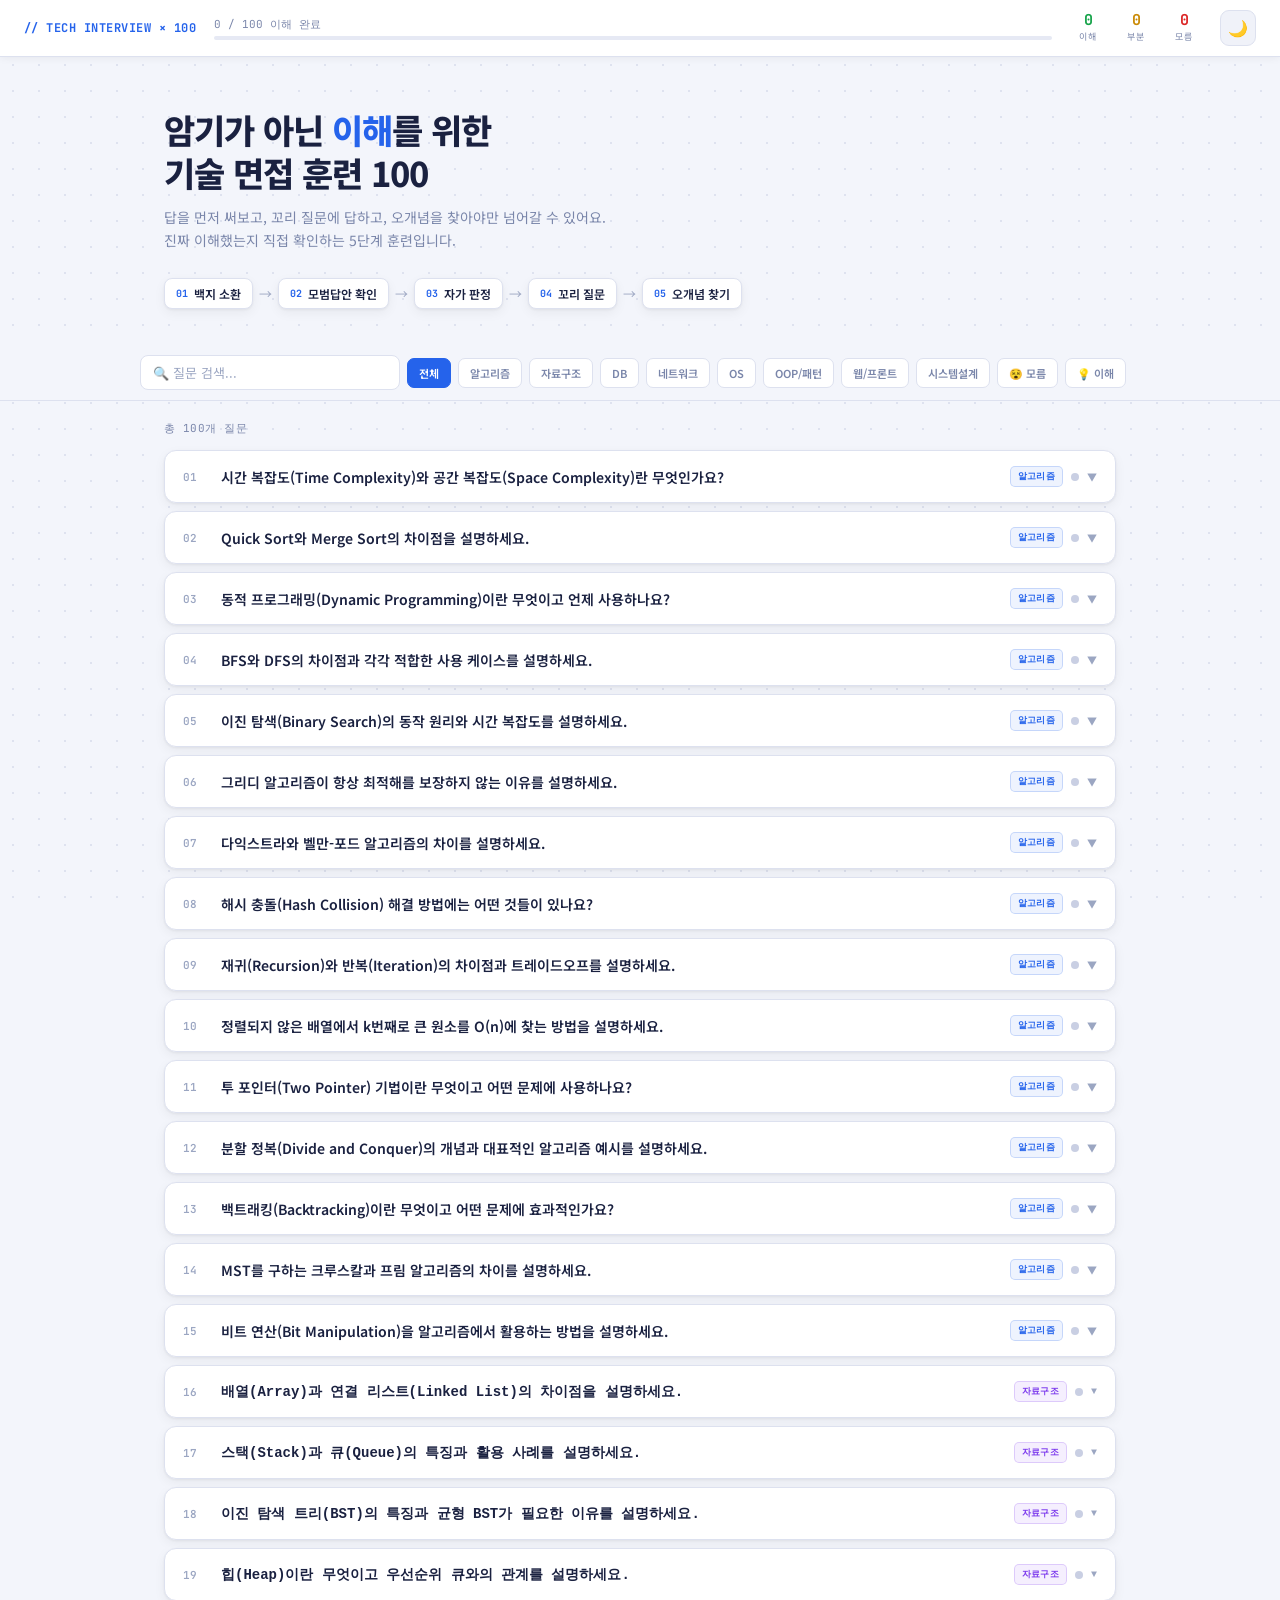
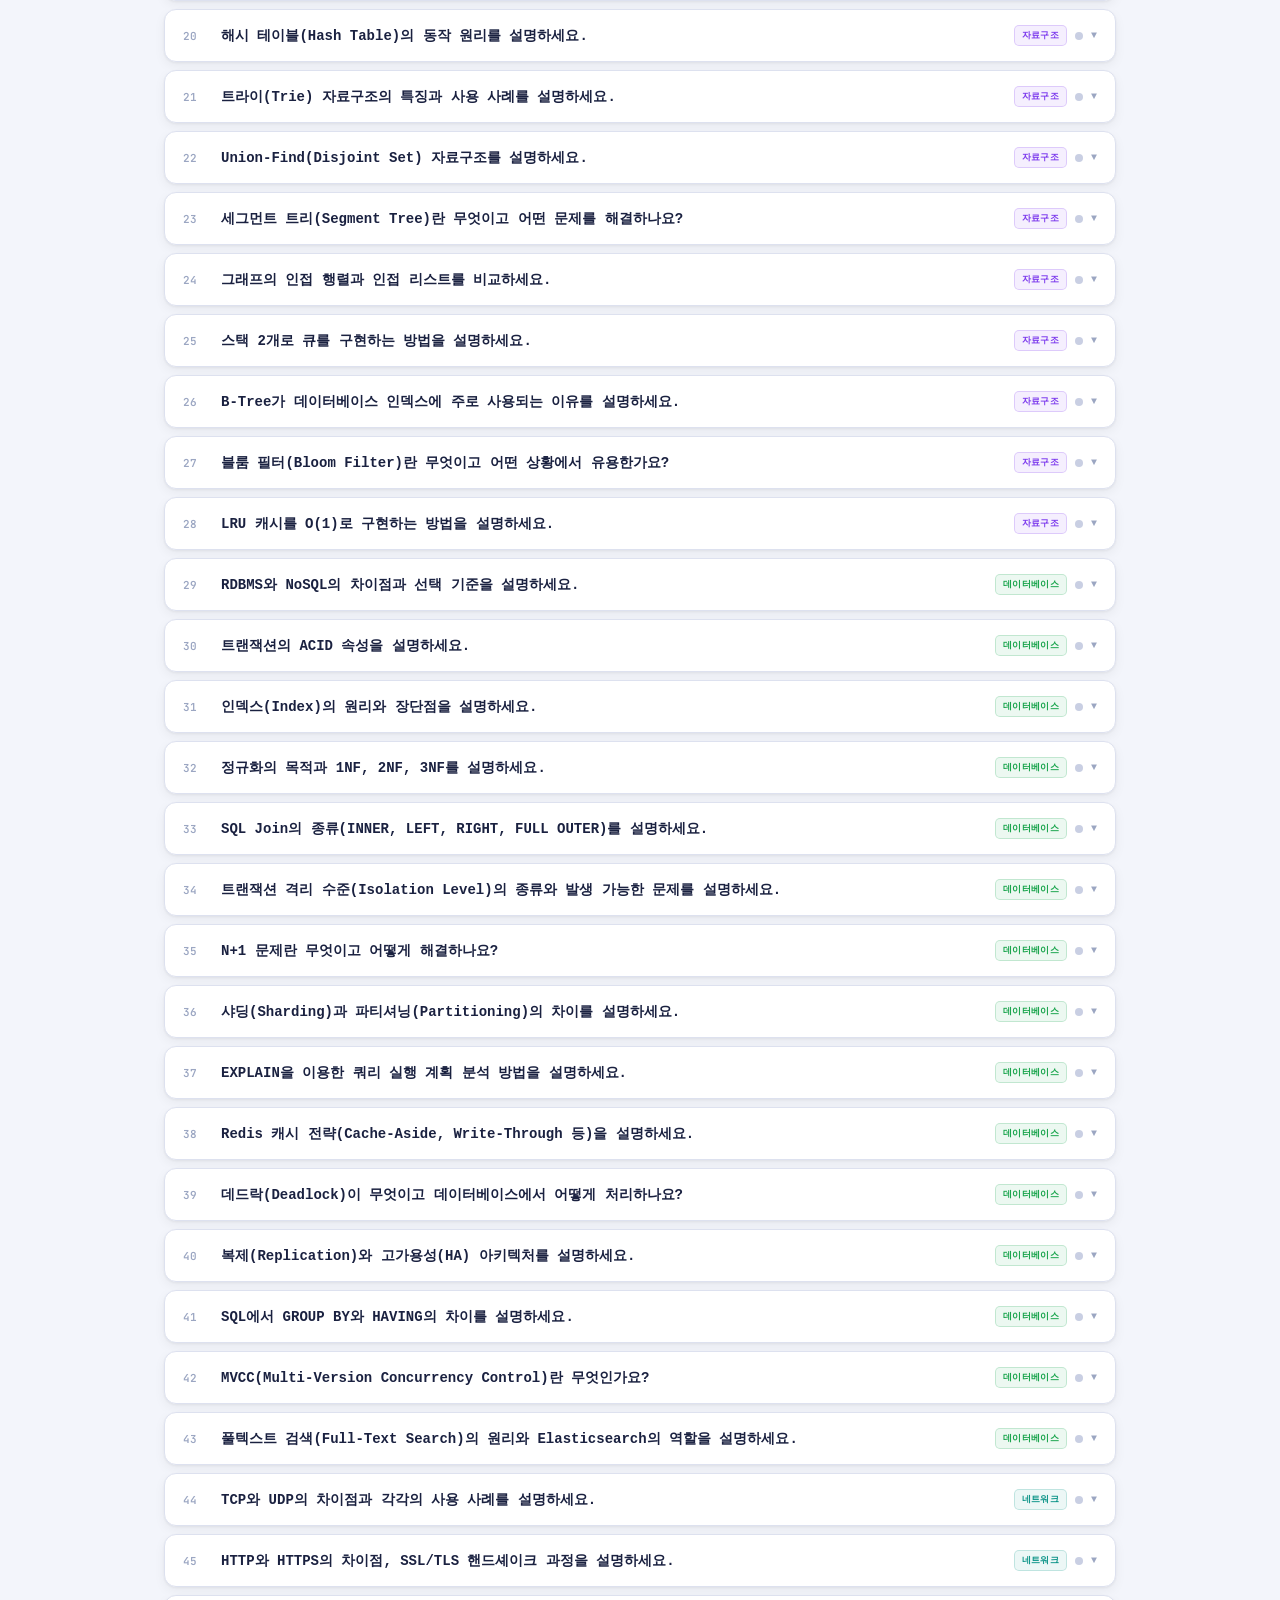
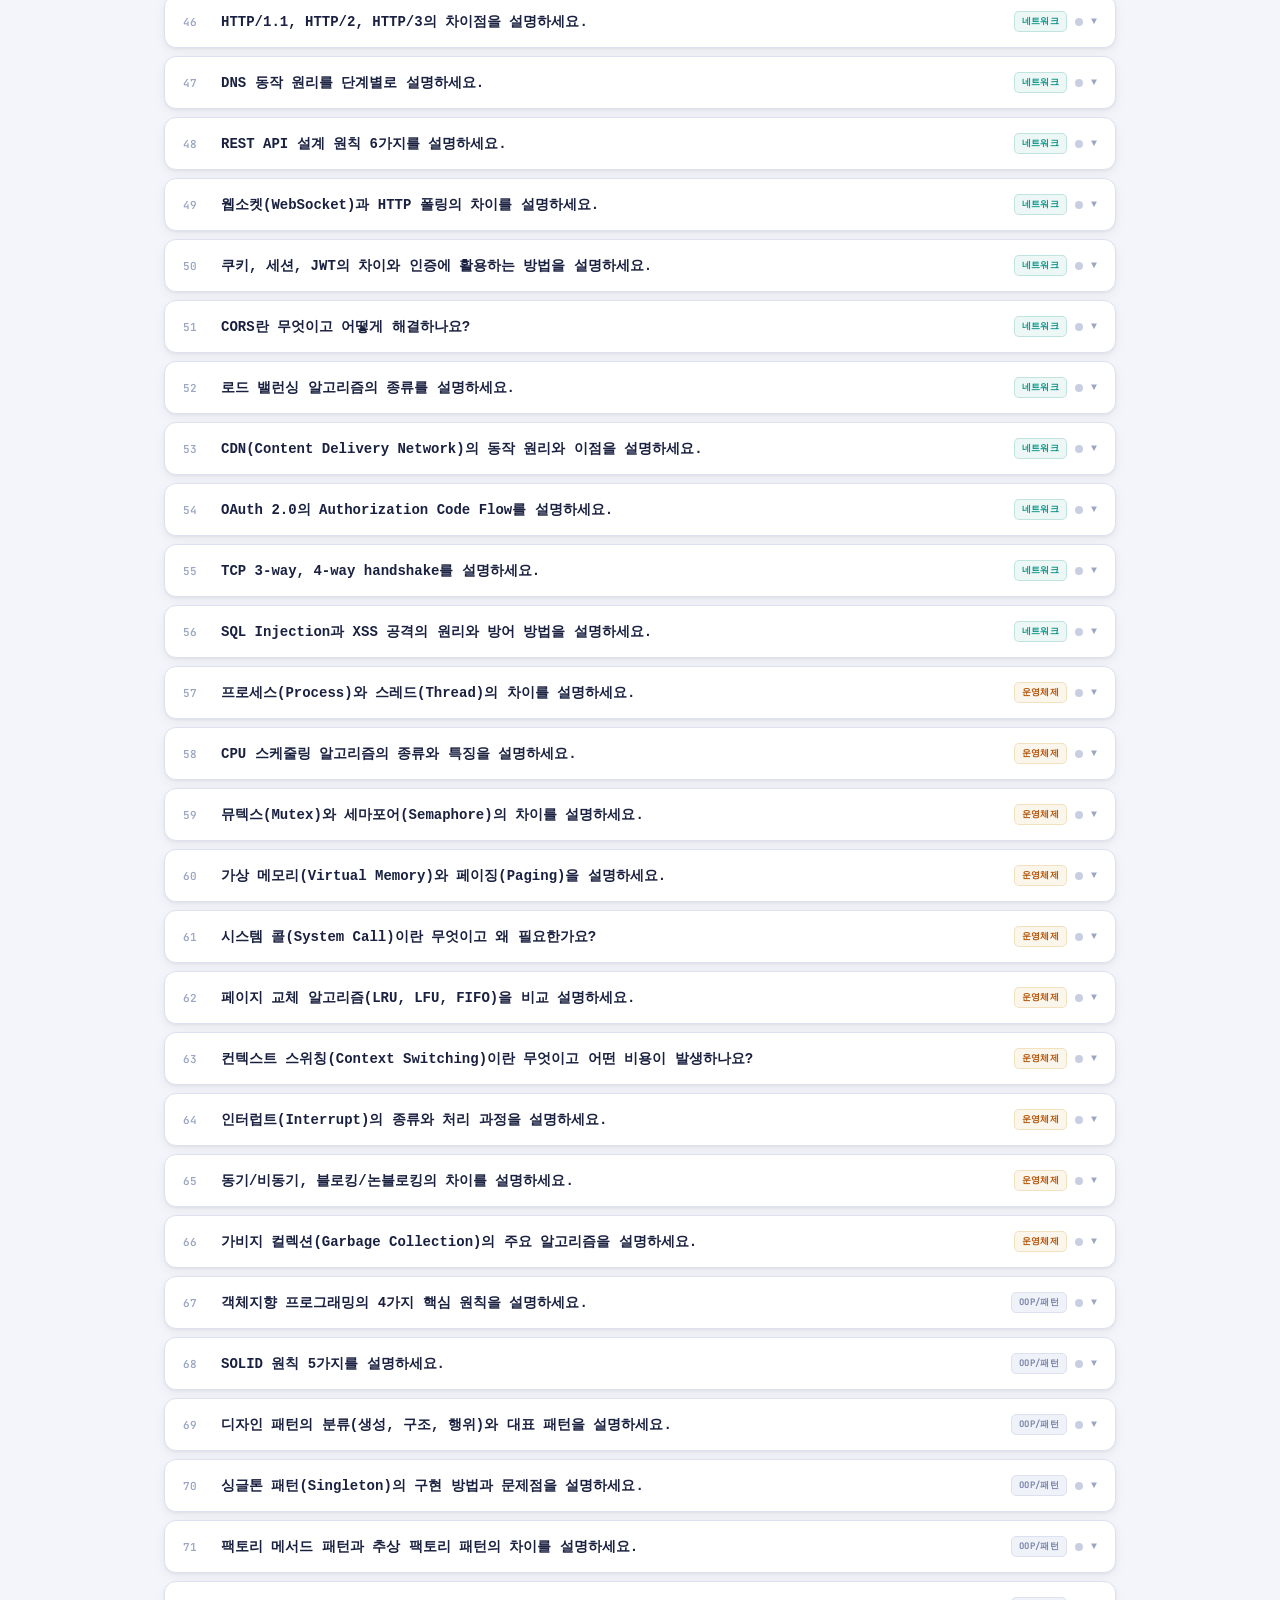
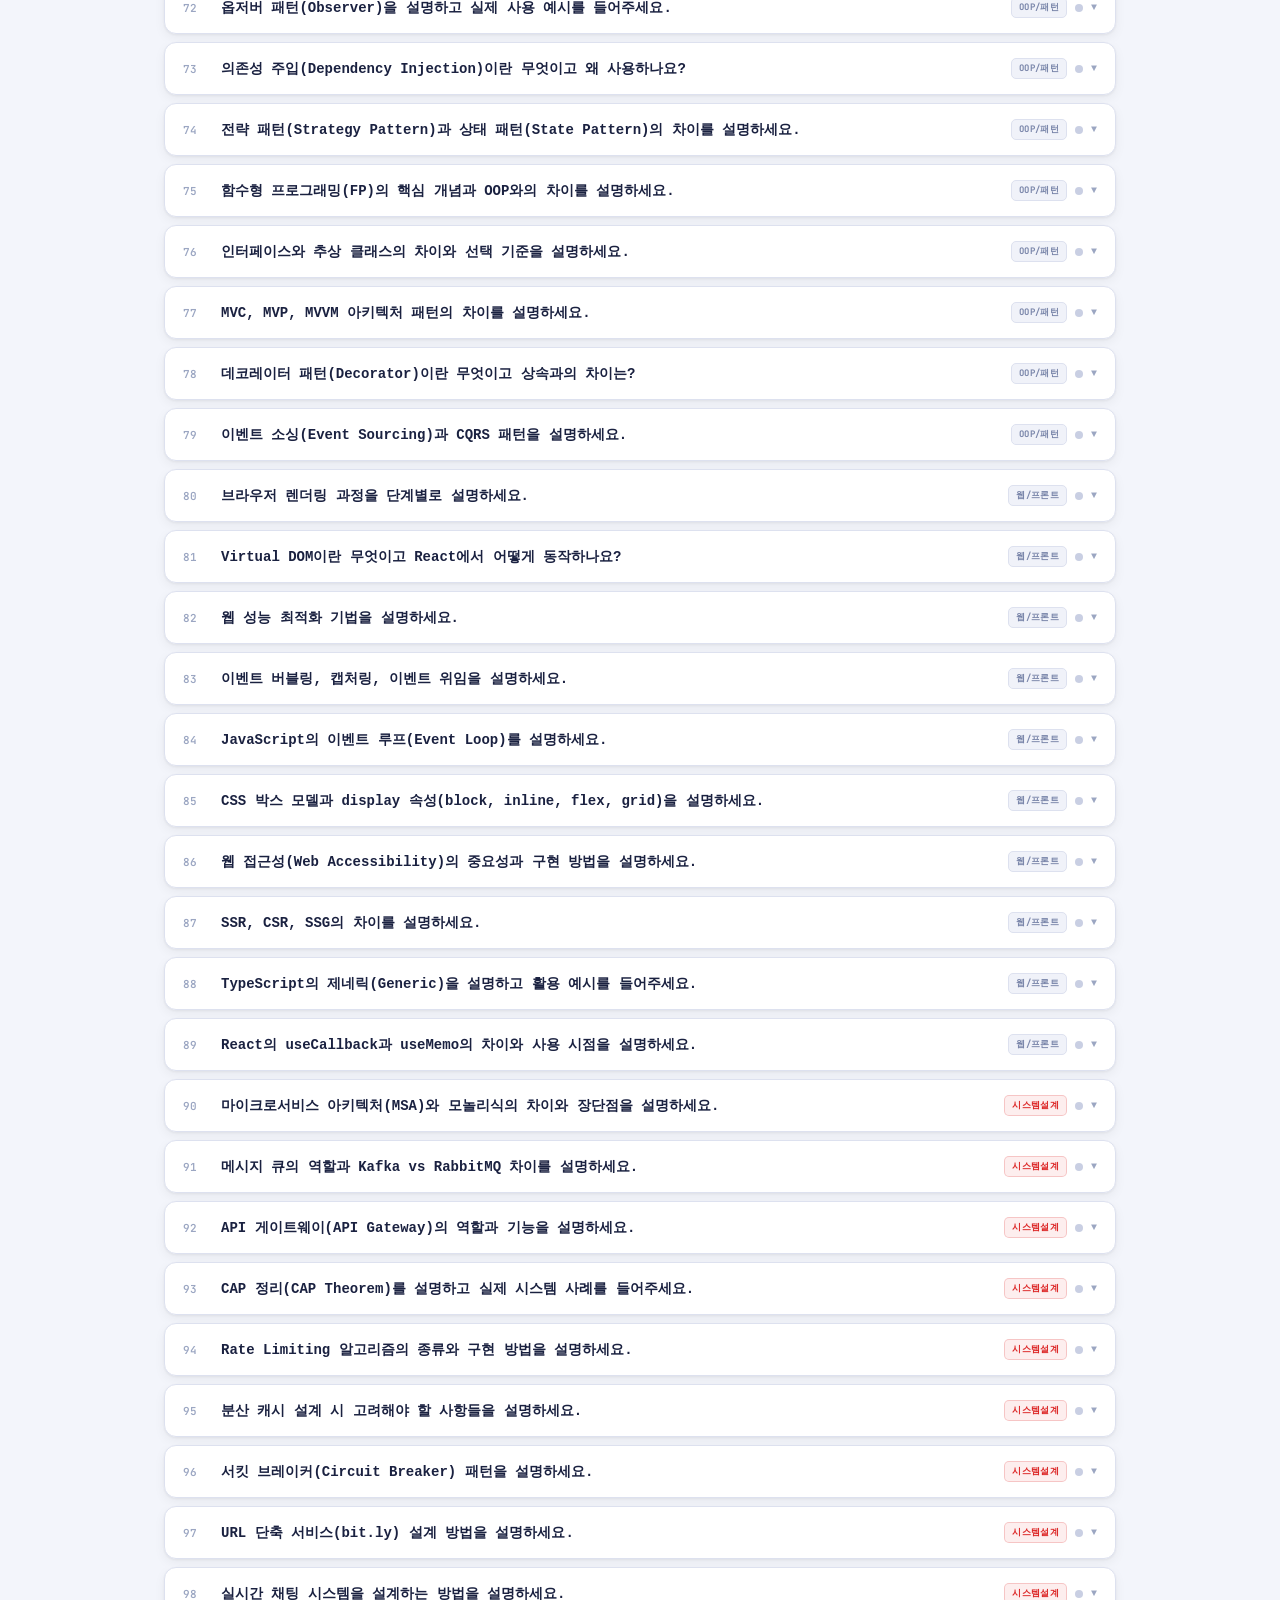
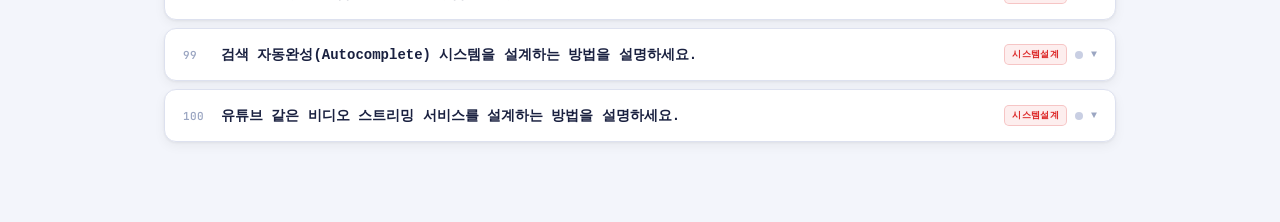
==== docs/index.html @ 8ed6d1ec "refactor: move site files to docs/ for GitHub Pages Co-Authored-By: Claude Sonnet 4.6 <noreply@anthr" ====
<!DOCTYPE html>
<html lang="ko">
<head>
  <meta charset="UTF-8">
  <meta name="viewport" content="width=device-width, initial-scale=1.0">
  <title>기술 면접 훈련 100 | 암기가 아닌 이해를</title>
  <meta name="description" content="100개의 기술 면접 질문을 5단계 이해 검증 시스템으로 훈련하세요. 백지 소환 → 모범답안 → 자가 판정 → 꼬리 질문 → 오개념 찾기">
  <!-- 테마 깜빡임 방지: 스크립트를 head 최상단에 인라인으로 실행 -->
  <script>
    (function() {
      var t = localStorage.getItem('ti_theme') || 'light';
      document.documentElement.setAttribute('data-theme', t);
    })();
  </script>
  <link rel="stylesheet" href="assets/style.css">
</head>
<body>

<!-- ── HEADER ── -->
<header class="header">
  <div class="logo">// TECH INTERVIEW × 100</div>
  <div class="progress-wrap">
    <div class="progress-text"><span id="masteredCount">0</span> / 100 이해 완료</div>
    <div class="progress-bar-bg">
      <div class="progress-bar-fill" id="progressFill" style="width:0%"></div>
    </div>
  </div>
  <div class="header-stats">
    <div class="hstat mastered">
      <div class="hstat-num" id="statMastered">0</div>
      <div class="hstat-label">이해</div>
    </div>
    <div class="hstat partial">
      <div class="hstat-num" id="statPartial">0</div>
      <div class="hstat-label">부분</div>
    </div>
    <div class="hstat unknown">
      <div class="hstat-num" id="statUnknown">0</div>
      <div class="hstat-label">모름</div>
    </div>
  </div>
  <button class="theme-toggle" id="themeBtn" onclick="toggleTheme()" title="다크/라이트 모드 전환">🌙</button>
</header>

<!-- ── HERO ── -->
<section class="hero">
  <h1>암기가 아닌 <em>이해</em>를 위한<br>기술 면접 훈련 100</h1>
  <p>답을 먼저 써보고, 꼬리 질문에 답하고, 오개념을 찾아야만 넘어갈 수 있어요.<br>진짜 이해했는지 직접 확인하는 5단계 훈련입니다.</p>
  <div class="flow-steps">
    <div class="flow-step"><span class="num">01</span> 백지 소환</div>
    <div class="flow-arrow">→</div>
    <div class="flow-step"><span class="num">02</span> 모범답안 확인</div>
    <div class="flow-arrow">→</div>
    <div class="flow-step"><span class="num">03</span> 자가 판정</div>
    <div class="flow-arrow">→</div>
    <div class="flow-step"><span class="num">04</span> 꼬리 질문</div>
    <div class="flow-arrow">→</div>
    <div class="flow-step"><span class="num">05</span> 오개념 찾기</div>
  </div>
</section>

<!-- ── FILTERS ── -->
<div class="filters">
  <div class="filters-inner">
    <input type="text" class="search-input" id="searchInput" placeholder="🔍 질문 검색...">
    <button class="filter-btn active" data-filter="all">전체</button>
    <button class="filter-btn" data-filter="알고리즘">알고리즘</button>
    <button class="filter-btn" data-filter="자료구조">자료구조</button>
    <button class="filter-btn" data-filter="데이터베이스">DB</button>
    <button class="filter-btn" data-filter="네트워크">네트워크</button>
    <button class="filter-btn" data-filter="운영체제">OS</button>
    <button class="filter-btn" data-filter="OOP/패턴">OOP/패턴</button>
    <button class="filter-btn" data-filter="웹/프론트">웹/프론트</button>
    <button class="filter-btn" data-filter="시스템설계">시스템설계</button>
    <button class="filter-btn" data-filter="status-unknown">😵 모름</button>
    <button class="filter-btn" data-filter="status-mastered">💡 이해</button>
  </div>
</div>

<!-- ── QUESTIONS ── -->
<main class="main">
  <div class="results-info" id="resultsInfo">로딩 중...</div>
  <div class="questions-list" id="questionsList"></div>
  <div class="empty-state" id="emptyState" style="display:none">검색 결과가 없어요 🔍</div>
</main>

<div class="toast" id="toast"></div>

<!-- 데이터 → 로직 순서 중요 -->
<script src="assets/data.js"></script>
<script src="assets/app.js"></script>
</body>
</html>
---- docs/assets/style.css ----
@import url('https://fonts.googleapis.com/css2?family=JetBrains+Mono:wght@400;600;700&family=Noto+Sans+KR:wght@400;500;600;700;800&display=swap');

/* ── LIGHT (default) ── */
:root {
  --bg:        #f3f5fb;
  --s1:        #ffffff;
  --s2:        #f0f2f9;
  --s3:        #e6e9f4;
  --border:    #dde1ef;
  --border2:   #c9cfe3;
  --text:      #1a2140;
  --muted:     #7a86aa;
  --muted2:    #9ba6c2;
  --accent:    #2563eb;
  --green:     #16a34a;
  --yellow:    #ca8a04;
  --red:       #dc2626;
  --orange:    #ea580c;
  --purple:    #7c3aed;
  --teal:      #0d9488;
  --shadow:    0 1px 3px rgba(0,0,0,.06),0 4px 12px rgba(0,0,0,.05);
  --shadow-lg: 0 2px 8px rgba(0,0,0,.09),0 8px 24px rgba(0,0,0,.07);
}

/* ── DARK ── */
[data-theme="dark"] {
  --bg:        #0d1017;
  --s1:        #131720;
  --s2:        #181d28;
  --s3:        #1e2434;
  --border:    #252d42;
  --border2:   #303a54;
  --text:      #dde3f0;
  --muted:     #525f80;
  --muted2:    #6d7a9a;
  --shadow:    0 1px 3px rgba(0,0,0,.25),0 4px 12px rgba(0,0,0,.2);
  --shadow-lg: 0 2px 8px rgba(0,0,0,.35),0 8px 24px rgba(0,0,0,.28);
}

*,*::before,*::after{box-sizing:border-box;margin:0;padding:0}
html{scroll-behavior:smooth}
body{background:var(--bg);color:var(--text);font-family:'Noto Sans KR',sans-serif;min-height:100vh;overflow-x:hidden;transition:background .3s,color .3s}
body::before{content:'';position:fixed;inset:0;background-image:radial-gradient(circle,var(--border2) 1px,transparent 1px);background-size:26px 26px;pointer-events:none;z-index:0;opacity:.5;transition:opacity .3s}
[data-theme="dark"] body::before{opacity:.22}

/* HEADER */
.header{position:sticky;top:0;z-index:100;background:var(--s1);border-bottom:1px solid var(--border);padding:10px 24px;display:flex;align-items:center;gap:18px;box-shadow:0 1px 8px rgba(0,0,0,.06);transition:background .3s,border-color .3s}
.logo{font-family:'JetBrains Mono',monospace;font-size:12px;font-weight:700;color:var(--accent);white-space:nowrap;letter-spacing:.04em}
.progress-wrap{flex:1;min-width:0}
.progress-text{font-size:11px;color:var(--muted);margin-bottom:4px;font-family:'JetBrains Mono',monospace}
.progress-bar-bg{height:4px;background:var(--s3);border-radius:99px;overflow:hidden}
.progress-bar-fill{height:100%;background:linear-gradient(90deg,var(--accent),var(--teal));border-radius:99px;transition:width .4s ease}
.header-stats{display:flex;gap:12px}
.hstat{text-align:center;min-width:36px}
.hstat-num{font-family:'JetBrains Mono',monospace;font-size:15px;font-weight:700;line-height:1}
.hstat-label{font-size:9px;color:var(--muted);margin-top:2px;text-transform:uppercase;letter-spacing:.07em}
.hstat.mastered .hstat-num{color:var(--green)}
.hstat.partial  .hstat-num{color:var(--yellow)}
.hstat.unknown  .hstat-num{color:var(--red)}

/* THEME TOGGLE */
.theme-toggle{width:36px;height:36px;background:var(--s2);border:1px solid var(--border);border-radius:9px;display:flex;align-items:center;justify-content:center;font-size:16px;cursor:pointer;flex-shrink:0;transition:background .2s,transform .15s}
.theme-toggle:hover{background:var(--s3);transform:scale(1.08)}

/* HERO */
.hero{padding:52px 24px 36px;max-width:1000px;margin:0 auto;position:relative;z-index:1}
.hero h1{font-size:clamp(22px,4vw,34px);font-weight:800;letter-spacing:-.03em;line-height:1.25;margin-bottom:12px}
.hero h1 em{font-style:normal;color:var(--accent)}
.hero p{font-size:14px;color:var(--muted);line-height:1.65;margin-bottom:26px;max-width:500px}
.flow-steps{display:flex;align-items:center;flex-wrap:wrap;gap:6px}
.flow-step{display:flex;align-items:center;gap:6px;background:var(--s1);border:1px solid var(--border);border-radius:8px;padding:6px 11px;font-size:12px;font-weight:600;box-shadow:var(--shadow)}
.flow-step .num{font-family:'JetBrains Mono',monospace;font-size:10px;color:var(--accent);font-weight:700}
.flow-arrow{color:var(--muted2);font-size:13px}

/* FILTERS */
.filters{position:sticky;top:57px;z-index:90;background:var(--bg);padding:10px 24px;border-bottom:1px solid var(--border);transition:background .3s}
.filters-inner{max-width:1000px;margin:0 auto;display:flex;align-items:center;gap:7px;flex-wrap:wrap}
.search-input{flex:1;min-width:160px;max-width:260px;background:var(--s1);border:1px solid var(--border);border-radius:8px;padding:7px 12px;font-size:13px;color:var(--text);outline:none;font-family:'Noto Sans KR',sans-serif;transition:border-color .2s,box-shadow .2s}
.search-input:focus{border-color:var(--accent);box-shadow:0 0 0 3px rgba(37,99,235,.1)}
.search-input::placeholder{color:var(--muted2)}
.filter-btn{background:var(--s1);border:1px solid var(--border);border-radius:7px;padding:6px 11px;font-size:11px;font-weight:600;color:var(--muted);cursor:pointer;white-space:nowrap;font-family:'Noto Sans KR',sans-serif;transition:all .15s}
.filter-btn:hover{border-color:var(--accent);color:var(--accent)}
.filter-btn.active{background:var(--accent);border-color:var(--accent);color:#fff}

/* MAIN */
.main{max-width:1000px;margin:0 auto;padding:20px 24px 80px;position:relative;z-index:1}
.results-info{font-family:'JetBrains Mono',monospace;font-size:11px;color:var(--muted);margin-bottom:14px;letter-spacing:.04em}
.questions-list{display:flex;flex-direction:column;gap:8px}
.empty-state{text-align:center;color:var(--muted);padding:60px 24px;font-size:14px}

/* QUESTION CARD */
.q-card{background:var(--s1);border:1px solid var(--border);border-radius:12px;overflow:hidden;box-shadow:var(--shadow);transition:border-color .2s,box-shadow .2s,background .3s}
.q-card:hover{border-color:var(--border2);box-shadow:var(--shadow-lg)}
.q-card.status-mastered{border-left:3px solid var(--green)}
.q-card.status-partial {border-left:3px solid var(--yellow)}
.q-card.status-unknown {border-left:3px solid var(--red)}
.q-header{display:flex;align-items:center;gap:12px;padding:15px 18px;cursor:pointer;user-select:none;transition:background .15s}
.q-header:hover{background:var(--s2)}
.q-num{font-family:'JetBrains Mono',monospace;font-size:11px;color:var(--muted2);min-width:26px;font-weight:600}
.q-text{flex:1;font-size:14px;font-weight:600;line-height:1.45}
.q-meta{display:flex;align-items:center;gap:8px;flex-shrink:0}
.tag{font-family:'JetBrains Mono',monospace;font-size:9px;font-weight:700;padding:3px 7px;border-radius:5px;letter-spacing:.04em;background:var(--s2);color:var(--muted);border:1px solid var(--border)}
.tag-알고리즘   {background:rgba(37,99,235,.08); color:#2563eb;border-color:rgba(37,99,235,.2)}
.tag-자료구조   {background:rgba(124,58,237,.08);color:#7c3aed;border-color:rgba(124,58,237,.2)}
.tag-데이터베이스{background:rgba(22,163,74,.08); color:#16a34a;border-color:rgba(22,163,74,.2)}
.tag-네트워크   {background:rgba(13,148,136,.08);color:#0d9488;border-color:rgba(13,148,136,.2)}
.tag-운영체제   {background:rgba(202,138,4,.08); color:#b45309;border-color:rgba(202,138,4,.2)}
.tag-OOP\/패턴  {background:rgba(234,88,12,.08); color:#ea580c;border-color:rgba(234,88,12,.2)}
.tag-웹\/프론트 {background:rgba(219,39,119,.08);color:#db2777;border-color:rgba(219,39,119,.2)}
.tag-시스템설계 {background:rgba(220,38,38,.08); color:#dc2626;border-color:rgba(220,38,38,.2)}
.status-dot{width:8px;height:8px;border-radius:50%;background:var(--border2);flex-shrink:0;transition:background .2s}
.status-dot.mastered{background:var(--green)}
.status-dot.partial {background:var(--yellow)}
.status-dot.unknown {background:var(--red)}
.chevron{font-size:10px;color:var(--muted2);transition:transform .25s}
.q-card.open .chevron{transform:rotate(180deg)}
.q-body{display:none;border-top:1px solid var(--border)}
.q-card.open>.q-body{display:block}

/* STAGES */
.stage-section{padding:20px 20px 0}
.stage-section:last-child{padding-bottom:22px}
.stage-section+.stage-section{border-top:1px solid var(--border)}
.stage-label{font-family:'JetBrains Mono',monospace;font-size:10px;font-weight:700;letter-spacing:.12em;color:var(--accent);text-transform:uppercase;margin-bottom:12px;display:flex;align-items:center;gap:8px}
.stage-label::after{content:'';flex:1;height:1px;background:var(--border)}

/* recall */
.recall-prompt{font-size:12px;color:var(--muted);margin-bottom:10px;line-height:1.55}
.recall-textarea{width:100%;background:var(--s2);border:1px solid var(--border);border-radius:8px;padding:12px;font-size:13px;color:var(--text);resize:vertical;min-height:90px;font-family:'Noto Sans KR',sans-serif;outline:none;transition:border-color .2s,box-shadow .2s;margin-bottom:10px;line-height:1.65}
.recall-textarea:focus{border-color:var(--accent);box-shadow:0 0 0 3px rgba(37,99,235,.1)}
.recall-textarea::placeholder{color:var(--muted2)}
.reveal-btn{background:var(--accent);color:#fff;border:none;border-radius:8px;padding:9px 18px;font-size:13px;font-weight:600;cursor:pointer;font-family:'Noto Sans KR',sans-serif;transition:opacity .15s,transform .1s}
.reveal-btn:hover{opacity:.85;transform:translateY(-1px)}

/* answer */
.answer-text{font-size:13px;line-height:1.8;background:var(--s2);border:1px solid var(--border);border-radius:8px;padding:16px;margin-bottom:12px}
.answer-text strong{color:var(--accent);font-weight:700}
.answer-text code{background:var(--s3);border:1px solid var(--border2);border-radius:4px;padding:1px 5px;font-family:'JetBrains Mono',monospace;font-size:11px;color:var(--purple)}
.study-links{display:flex;flex-wrap:wrap;gap:6px}
.link-chip{background:var(--s3);border:1px solid var(--border2);border-radius:6px;padding:4px 10px;font-size:11px;color:var(--accent);text-decoration:none;font-weight:600;transition:background .15s}
.link-chip:hover{background:rgba(37,99,235,.1)}

/* assess */
.self-label{font-size:12px;color:var(--muted);margin-bottom:10px;font-weight:600}
.assess-btns{display:flex;gap:8px;flex-wrap:wrap}
.assess-btn{flex:1;min-width:120px;background:var(--s2);border:1px solid var(--border);border-radius:8px;padding:10px 8px;font-size:12px;font-weight:600;cursor:pointer;color:var(--muted);font-family:'Noto Sans KR',sans-serif;transition:all .15s}
.assess-btn.unknown.selected,.assess-btn.unknown:hover  {background:rgba(220,38,38,.08); border-color:var(--red);   color:var(--red)}
.assess-btn.partial.selected, .assess-btn.partial:hover  {background:rgba(202,138,4,.08); border-color:var(--yellow);color:var(--yellow)}
.assess-btn.mastered.selected,.assess-btn.mastered:hover {background:rgba(22,163,74,.08); border-color:var(--green); color:var(--green)}

/* followups */
.followup-item{border:1px solid var(--border);border-radius:8px;overflow:hidden;margin-bottom:8px;background:var(--s2)}
.followup-q{padding:11px 14px;font-size:13px;font-weight:600;cursor:pointer;display:flex;align-items:flex-start;gap:8px;transition:background .15s}
.followup-q:hover{background:var(--s3)}
.fq-icon{font-size:9px;color:var(--muted2);margin-top:3px;flex-shrink:0;transition:transform .2s}
.followup-item.open .fq-icon{transform:rotate(90deg)}
.followup-a{display:none;padding:12px 14px 14px;font-size:13px;line-height:1.75;border-top:1px solid var(--border)}
.followup-a strong{color:var(--accent)}
.followup-a code{background:var(--s3);border:1px solid var(--border2);border-radius:4px;padding:1px 5px;font-family:'JetBrains Mono',monospace;font-size:11px;color:var(--purple)}
.followup-item.open .followup-a{display:block}

/* trap */
.trap-prompt{font-size:12px;color:var(--muted);margin-bottom:10px}
.trap-text{background:rgba(234,88,12,.07);border:1px solid rgba(234,88,12,.22);border-radius:8px;padding:12px 14px;font-size:13px;line-height:1.65;margin-bottom:10px;font-style:italic}
.trap-answer-btn{background:var(--s2);border:1px solid var(--border2);border-radius:7px;padding:7px 14px;font-size:12px;font-weight:600;color:var(--muted);cursor:pointer;font-family:'Noto Sans KR',sans-serif;transition:all .15s}
.trap-answer-btn:hover{border-color:var(--orange);color:var(--orange)}
.trap-reveal{display:none;margin-top:12px;font-size:13px;line-height:1.75;background:rgba(22,163,74,.07);border:1px solid rgba(22,163,74,.22);border-radius:8px;padding:12px 14px}
.trap-reveal strong{color:var(--green)}

.hidden{display:none!important}

/* TOAST */
.toast{position:fixed;bottom:28px;left:50%;transform:translateX(-50%) translateY(10px);background:var(--text);color:var(--bg);padding:10px 20px;border-radius:99px;font-size:13px;font-weight:600;opacity:0;pointer-events:none;transition:opacity .25s,transform .25s;white-space:nowrap;z-index:999;box-shadow:0 4px 20px rgba(0,0,0,.15)}
.toast.show{opacity:1;transform:translateX(-50%) translateY(0)}

::-webkit-scrollbar{width:6px}
::-webkit-scrollbar-track{background:transparent}
::-webkit-scrollbar-thumb{background:var(--border2);border-radius:99px}
::-webkit-scrollbar-thumb:hover{background:var(--muted2)}

@media(max-width:640px){
  .header{padding:8px 14px;gap:10px}
  .hero{padding:28px 16px 24px}
  .flow-steps{display:none}
  .filters{padding:8px 14px}
  .main{padding:14px 14px 60px}
  .assess-btns{flex-direction:column}
  .q-header{padding:13px 14px}
  .header-stats{gap:8px}
}
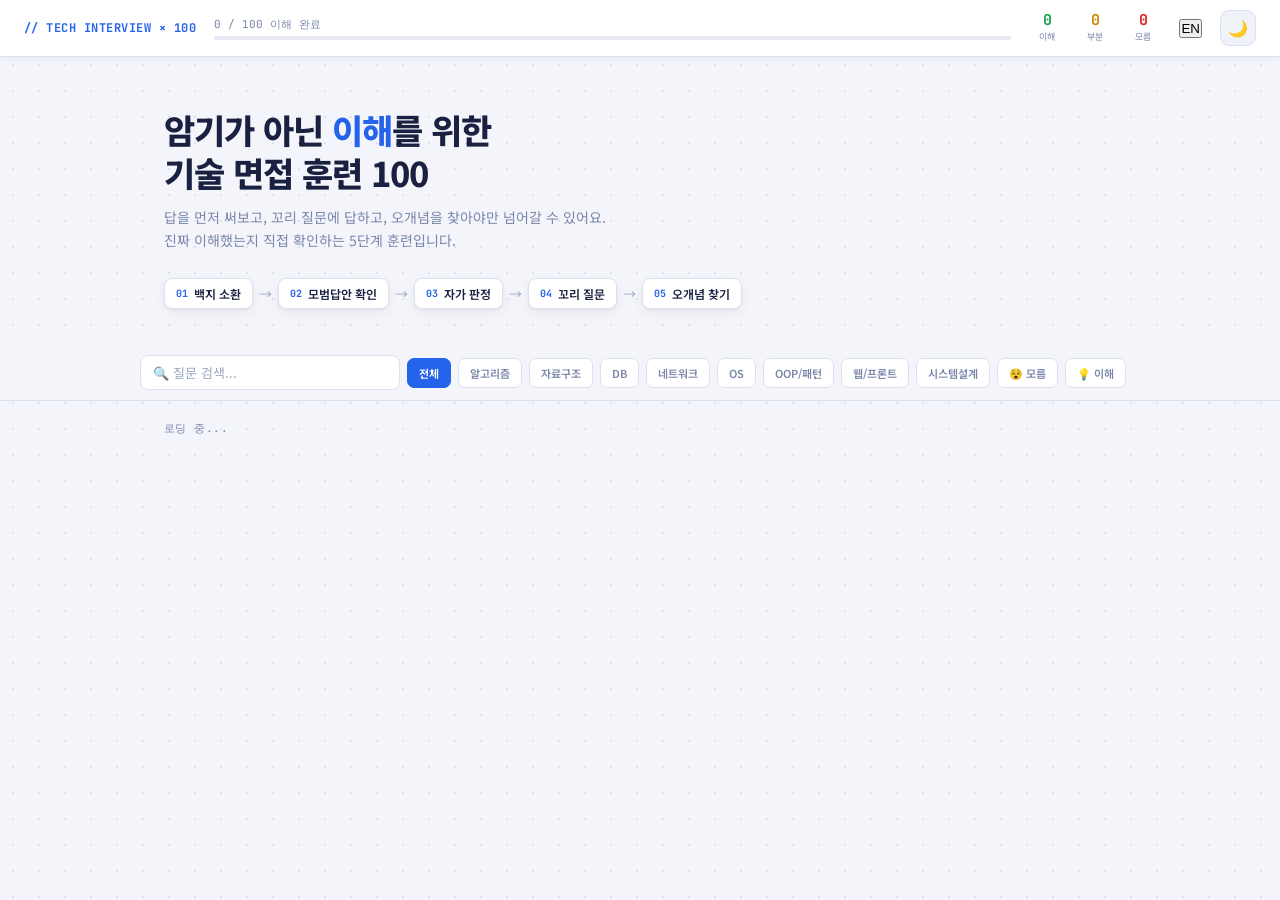
==== commit e1ab9d6b: "feat: add English multilingual page with navigation buttons - Add docs/assets/data-en.js with 100 qu" ====
--- a/docs/index.html
+++ b/docs/index.html
@@ -20,7 +20,7 @@
 <header class="header">
   <div class="logo">// TECH INTERVIEW × 100</div>
   <div class="progress-wrap">
-    <div class="progress-text"><span id="masteredCount">0</span> / 100 이해 완료</div>
+    <div class="progress-text" id="progressText"><span id="masteredCount">0</span> / 100 이해 완료</div>
     <div class="progress-bar-bg">
       <div class="progress-bar-fill" id="progressFill" style="width:0%"></div>
     </div>
@@ -39,6 +39,7 @@
       <div class="hstat-label">모름</div>
     </div>
   </div>
+  <button class="lang-toggle" id="langBtn" onclick="window.location.href='en.html'" title="Switch to English">EN</button>
   <button class="theme-toggle" id="themeBtn" onclick="toggleTheme()" title="다크/라이트 모드 전환">🌙</button>
 </header>
 
@@ -64,14 +65,14 @@
   <div class="filters-inner">
     <input type="text" class="search-input" id="searchInput" placeholder="🔍 질문 검색...">
     <button class="filter-btn active" data-filter="all">전체</button>
-    <button class="filter-btn" data-filter="알고리즘">알고리즘</button>
-    <button class="filter-btn" data-filter="자료구조">자료구조</button>
-    <button class="filter-btn" data-filter="데이터베이스">DB</button>
-    <button class="filter-btn" data-filter="네트워크">네트워크</button>
-    <button class="filter-btn" data-filter="운영체제">OS</button>
-    <button class="filter-btn" data-filter="OOP/패턴">OOP/패턴</button>
-    <button class="filter-btn" data-filter="웹/프론트">웹/프론트</button>
-    <button class="filter-btn" data-filter="시스템설계">시스템설계</button>
+    <button class="filter-btn" data-filter="cat-0">알고리즘</button>
+    <button class="filter-btn" data-filter="cat-1">자료구조</button>
+    <button class="filter-btn" data-filter="cat-2">DB</button>
+    <button class="filter-btn" data-filter="cat-3">네트워크</button>
+    <button class="filter-btn" data-filter="cat-4">OS</button>
+    <button class="filter-btn" data-filter="cat-5">OOP/패턴</button>
+    <button class="filter-btn" data-filter="cat-6">웹/프론트</button>
+    <button class="filter-btn" data-filter="cat-7">시스템설계</button>
     <button class="filter-btn" data-filter="status-unknown">😵 모름</button>
     <button class="filter-btn" data-filter="status-mastered">💡 이해</button>
   </div>
@@ -88,6 +89,7 @@
 
 <!-- 데이터 → 로직 순서 중요 -->
 <script src="assets/data.js"></script>
+<script src="assets/data-en.js"></script>
 <script src="assets/app.js"></script>
 </body>
 </html>
--- a/docs/assets/style.css
+++ b/docs/assets/style.css
@@ -83,7 +83,7 @@
 .filter-btn.active{background:var(--accent);border-color:var(--accent);color:#fff}
 
 /* MAIN */
-.main{max-width:1000px;margin:0 auto;padding:20px 24px 80px;position:relative;z-index:1}
+.main{max-width:1000px;margin:0 auto;padding:20px 24px 160px;position:relative;z-index:1}
 .results-info{font-family:'JetBrains Mono',monospace;font-size:11px;color:var(--muted);margin-bottom:14px;letter-spacing:.04em}
 .questions-list{display:flex;flex-direction:column;gap:8px}
 .empty-state{text-align:center;color:var(--muted);padding:60px 24px;font-size:14px}
@@ -131,6 +131,11 @@
 .recall-textarea::placeholder{color:var(--muted2)}
 .reveal-btn{background:var(--accent);color:#fff;border:none;border-radius:8px;padding:9px 18px;font-size:13px;font-weight:600;cursor:pointer;font-family:'Noto Sans KR',sans-serif;transition:opacity .15s,transform .1s}
 .reveal-btn:hover{opacity:.85;transform:translateY(-1px)}
+
+/* recall done state */
+.recall-section.recall-done .recall-prompt,
+.recall-section.recall-done .recall-textarea{opacity:.45;pointer-events:none}
+.recall-section.recall-done .reveal-btn{display:none}
 
 /* answer */
 .answer-text{font-size:13px;line-height:1.8;background:var(--s2);border:1px solid var(--border);border-radius:8px;padding:16px;margin-bottom:12px}
@@ -183,7 +188,7 @@
   .hero{padding:28px 16px 24px}
   .flow-steps{display:none}
   .filters{padding:8px 14px}
-  .main{padding:14px 14px 60px}
+  .main{padding:14px 14px 140px}
   .assess-btns{flex-direction:column}
   .q-header{padding:13px 14px}
   .header-stats{gap:8px}
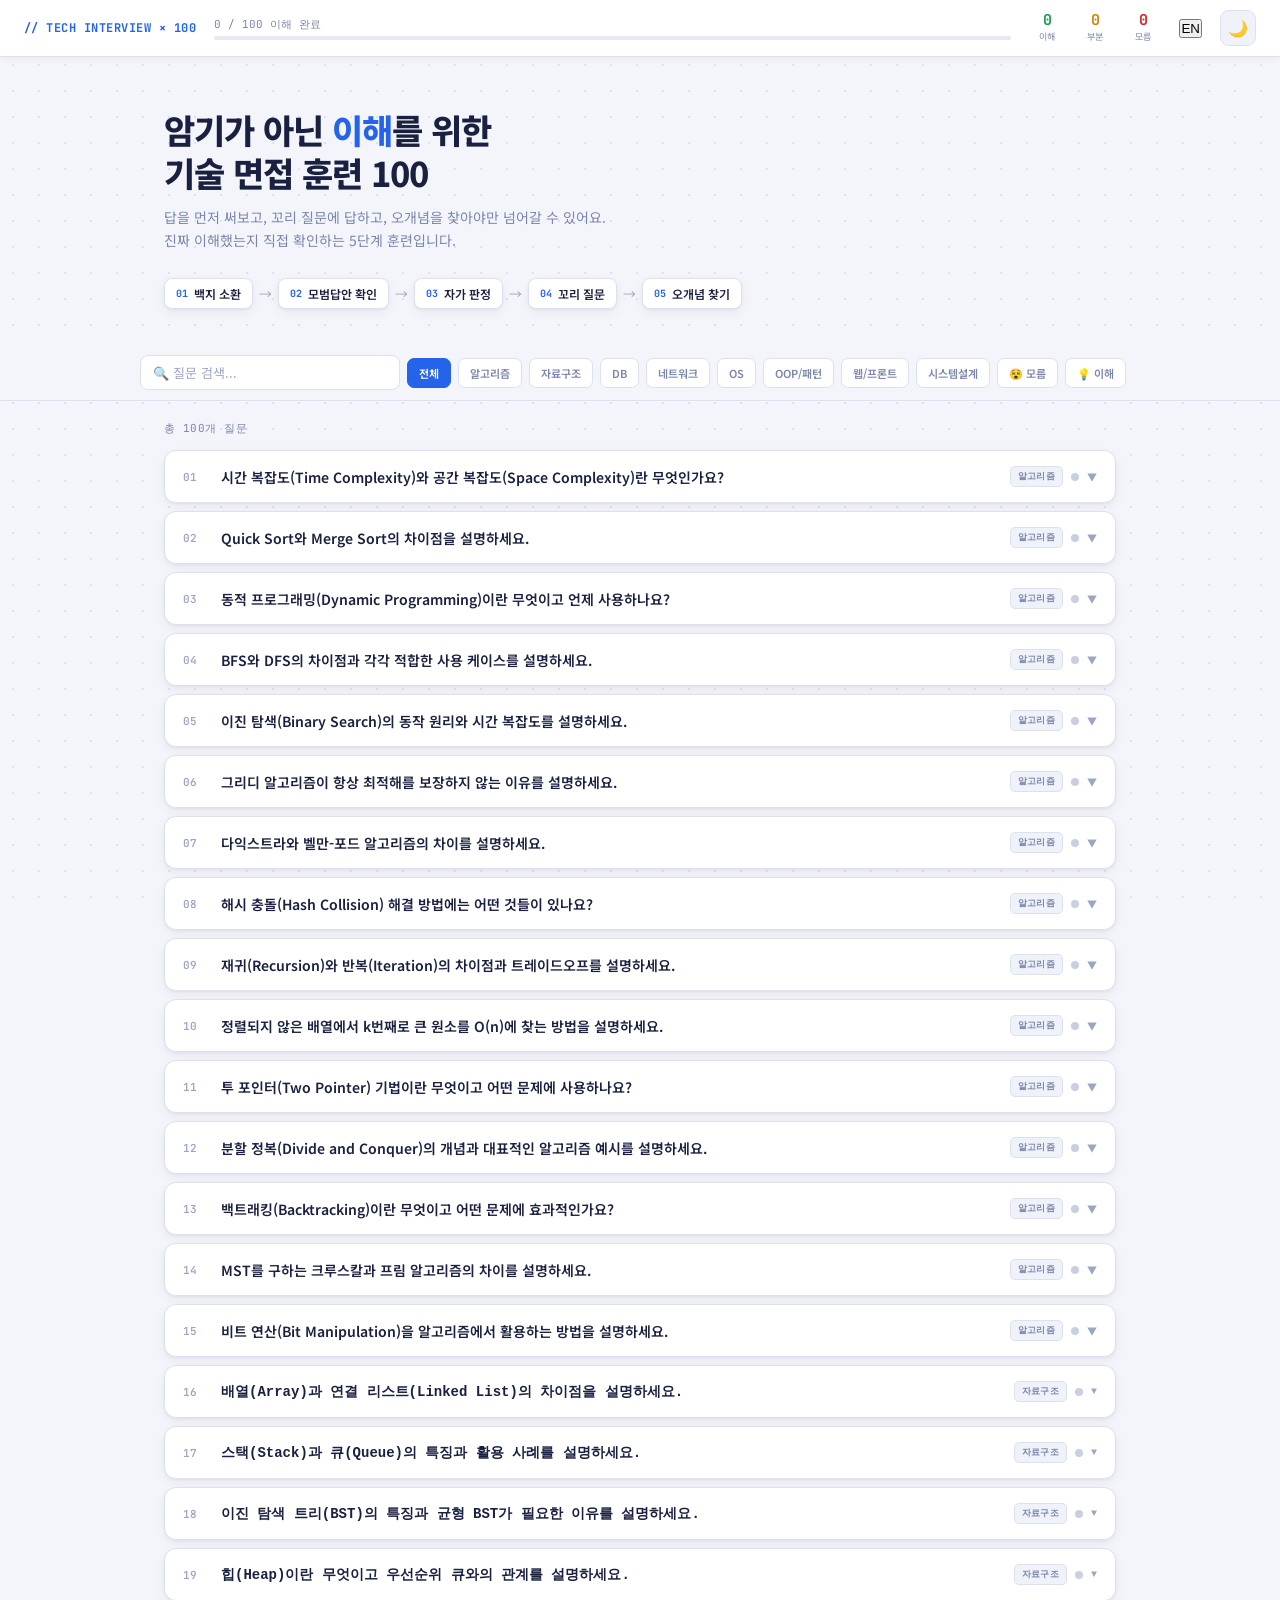
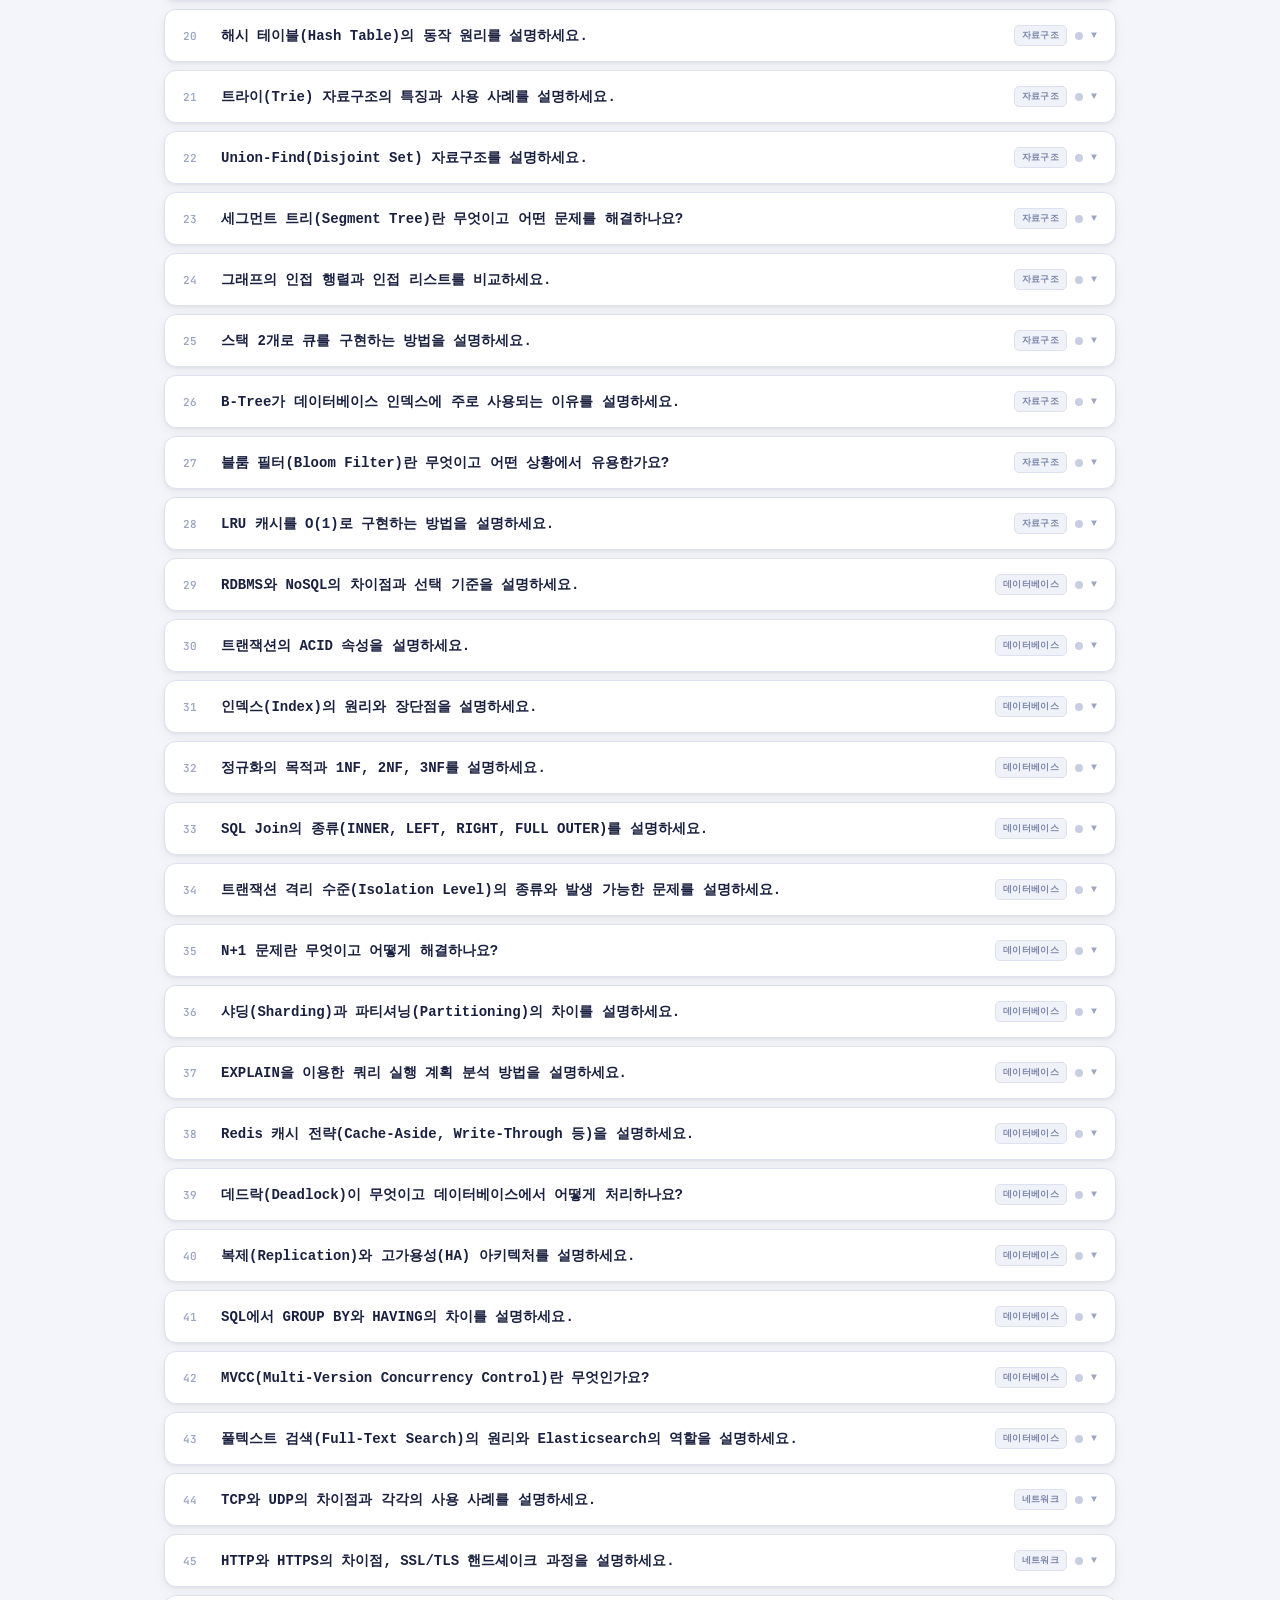
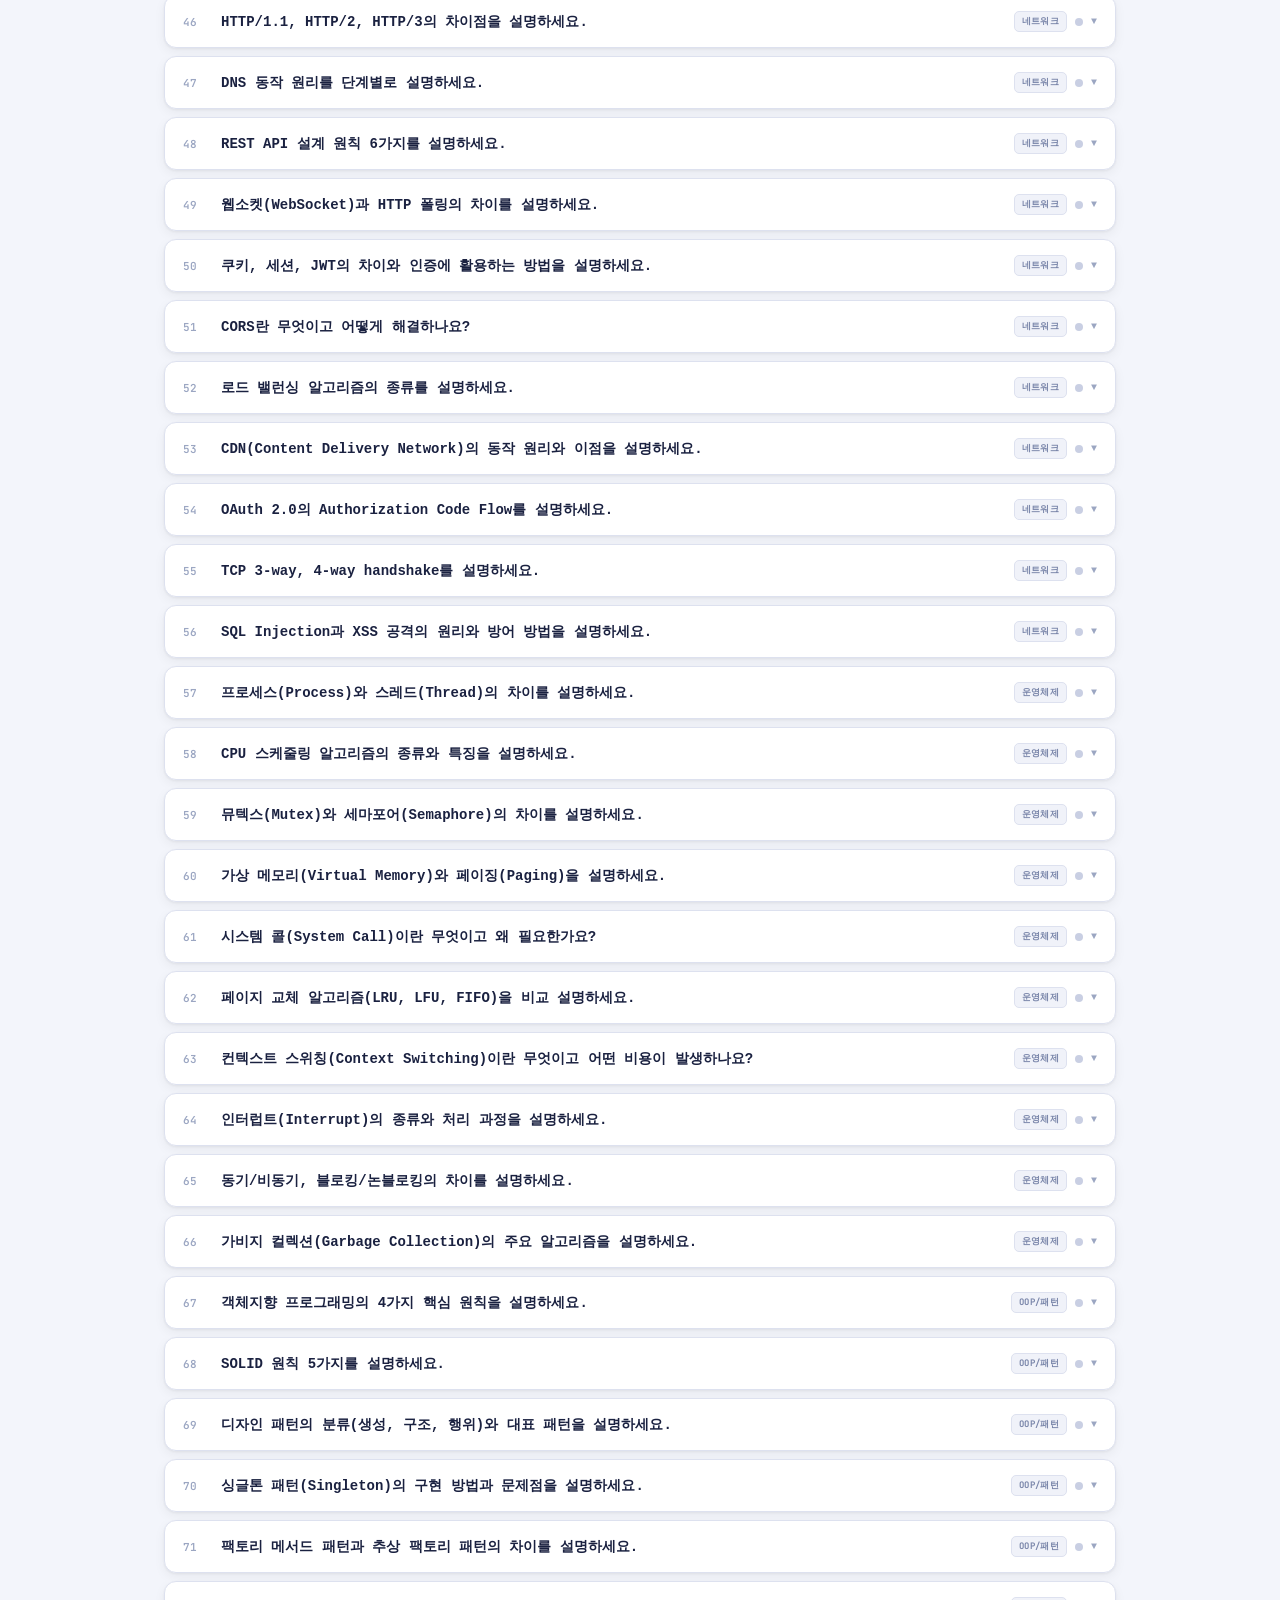
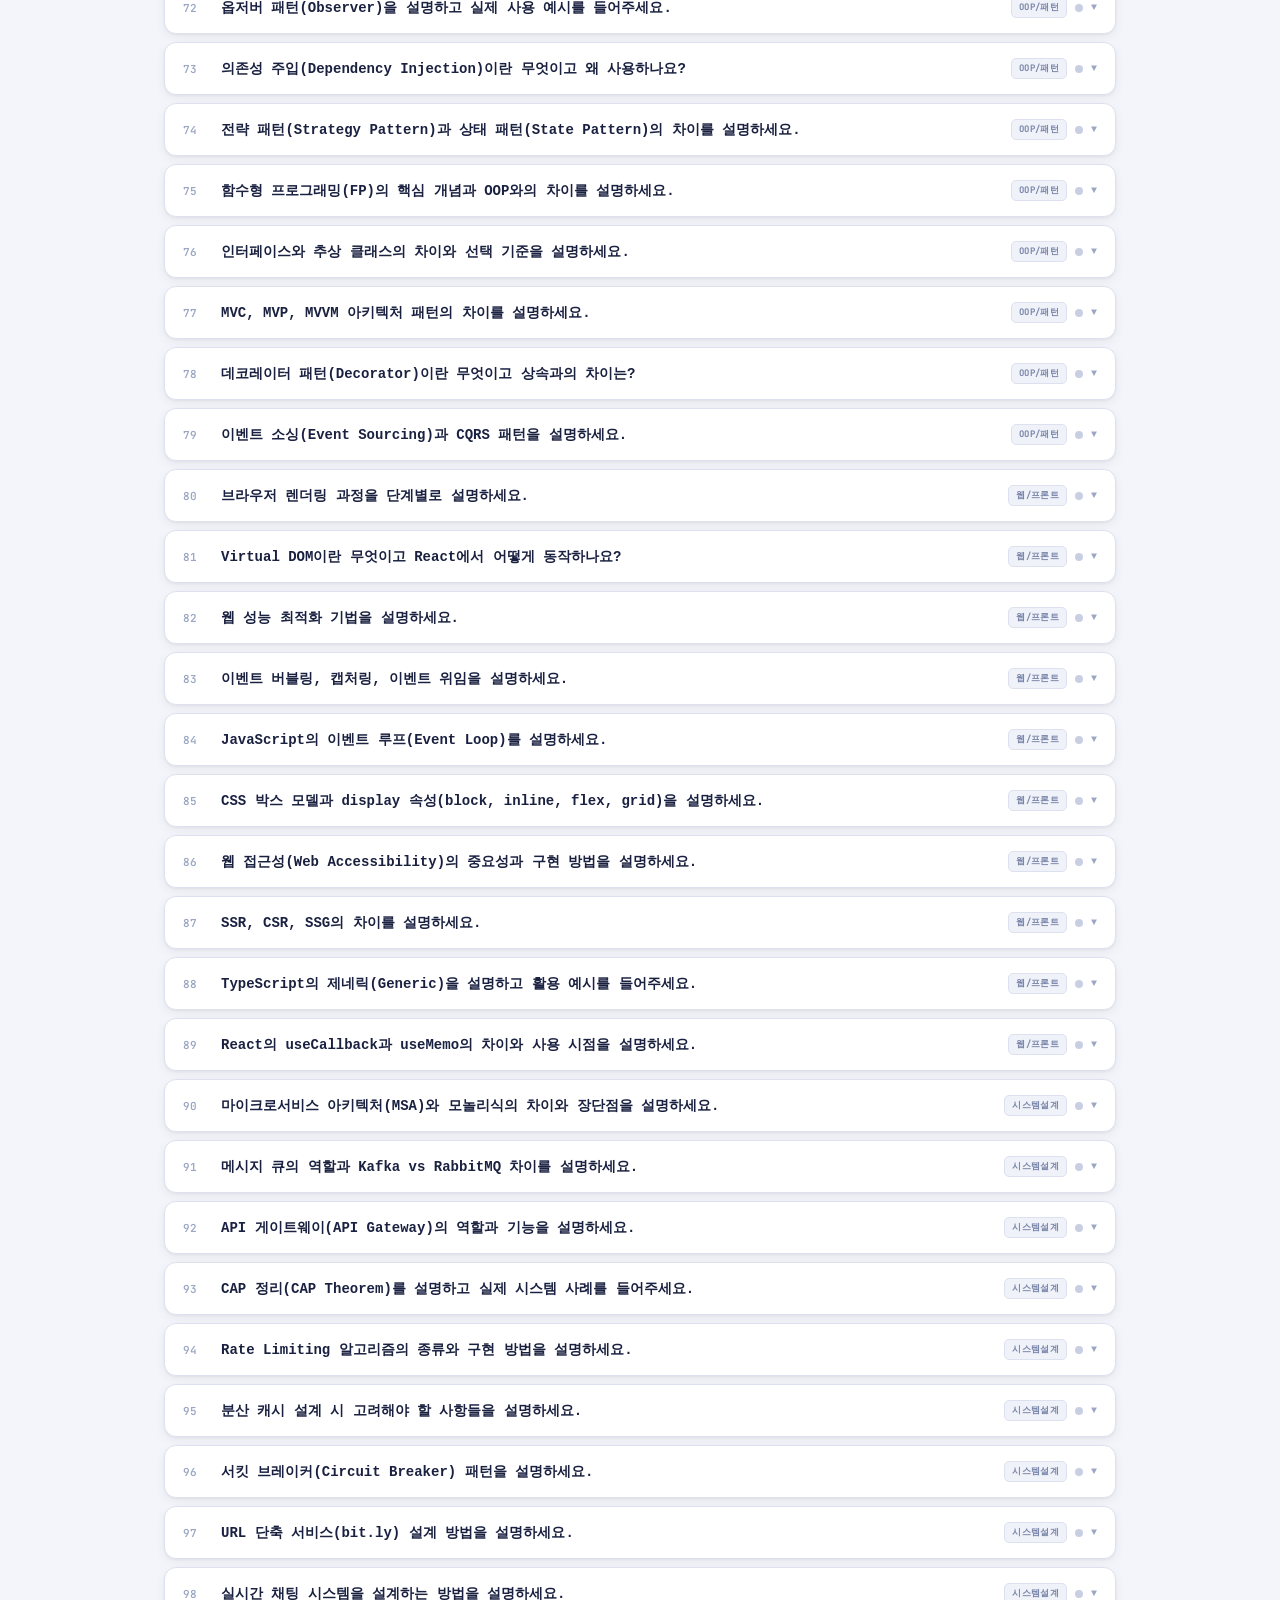
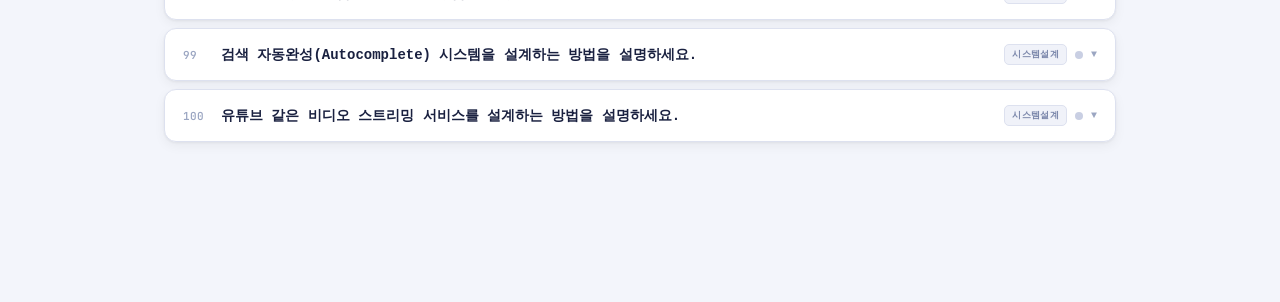
==== commit 1d33a3b6: "fix: set ti_lang to ko in index.html to fix language toggle bug When navigating from en.html back to" ====
--- a/docs/index.html
+++ b/docs/index.html
@@ -10,6 +10,8 @@
     (function() {
       var t = localStorage.getItem('ti_theme') || 'light';
       document.documentElement.setAttribute('data-theme', t);
+      // Force Korean language
+      localStorage.setItem('ti_lang', 'ko');
     })();
   </script>
   <link rel="stylesheet" href="assets/style.css">
